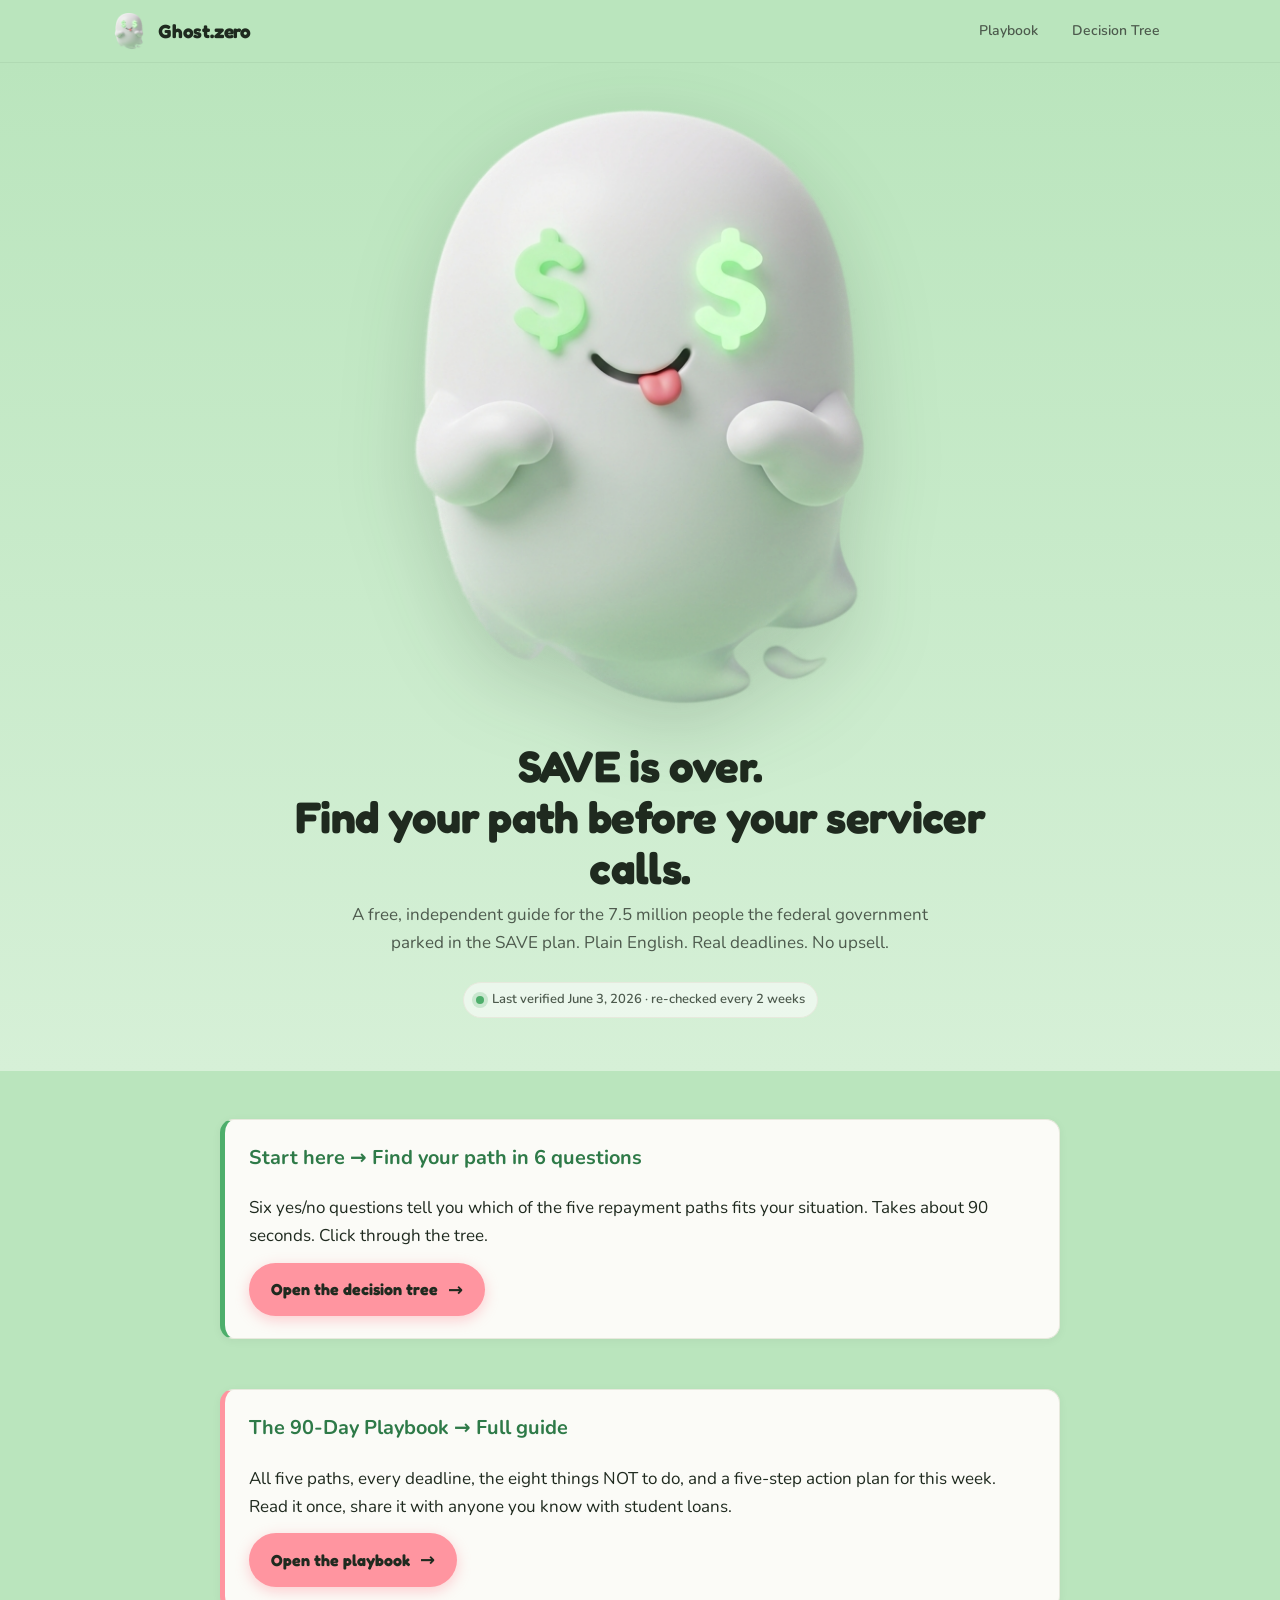
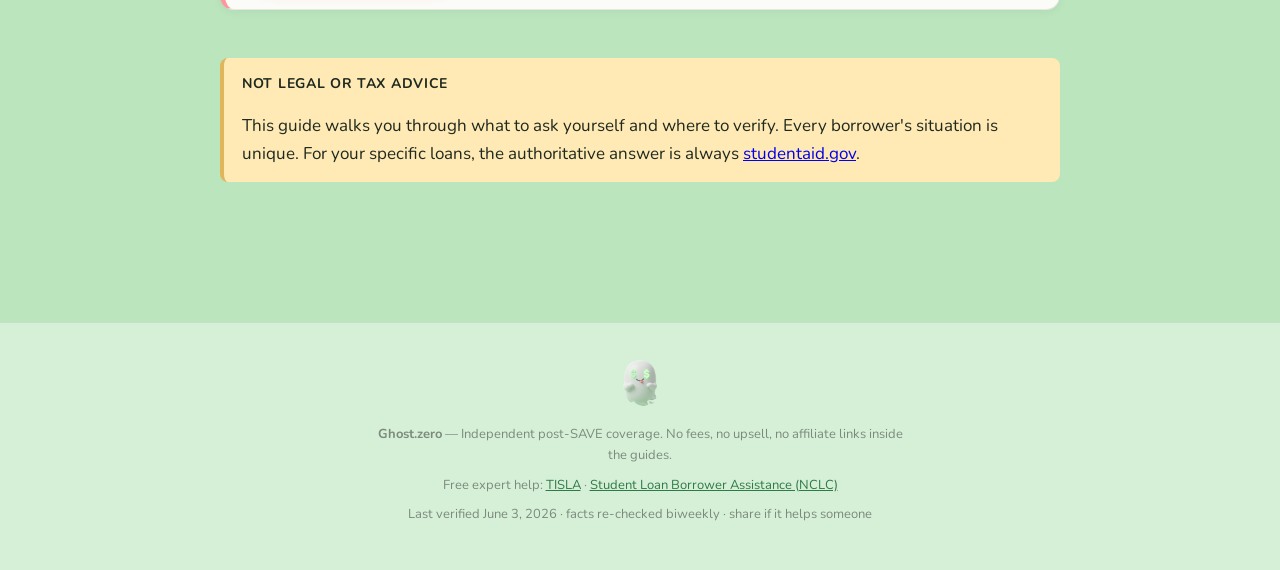
==== index.html @ 2e77dd30 "Fact-check refresh 2026-06-03: garnishment correction, RAP/PSLF, employer rule Three material correc" ====
<!DOCTYPE html>
<html lang="en">
<head>
<meta charset="UTF-8">
<meta name="viewport" content="width=device-width, initial-scale=1">
<title>Ghost.zero — Post-SAVE Student Loan Guide</title>
<meta name="description" content="Free guide to navigating the end of the SAVE plan. Find your path, hit your deadlines, pay no more than you have to.">
<link rel="icon" href="assets/ghost-logo.png">
<link rel="preconnect" href="https://fonts.googleapis.com">
<link rel="preconnect" href="https://fonts.gstatic.com" crossorigin>
<link href="https://fonts.googleapis.com/css2?family=Fredoka:wght@500;600;700&family=Nunito:wght@400;600;700;800&display=swap" rel="stylesheet">
<link rel="stylesheet" href="assets/styles.css">
</head>
<body>

<nav class="topnav">
  <div class="topnav-inner">
    <a class="brand-mark" href="./">
      <img src="assets/ghost-logo.png" alt="Ghost.zero">
      <span class="brand-name">Ghost.zero</span>
    </a>
    <div class="topnav-links">
      <a href="playbook.html">Playbook</a>
      <a href="decision-tree.html">Decision Tree</a>
    </div>
  </div>
</nav>

<section class="hero" style="padding-top: 32px;">
  <div class="hero-inner">
    <img class="ghost" src="assets/ghost-logo.png" alt="Ghost.zero — the dollar-eyed ghost mascot" style="width: clamp(280px, 48vw, 480px);">
    <h1 style="margin-top: 8px;">SAVE is over.<br>Find your path before your servicer calls.</h1>
    <p class="kicker">A free, independent guide for the 7.5 million people the federal government parked in the SAVE plan. Plain English. Real deadlines. No upsell.</p>
    <p class="verified">Last verified June 3, 2026 · re-checked every 2 weeks</p>
  </div>
</section>

<main>
  <div style="display:grid; gap:18px; grid-template-columns:1fr; max-width:840px; margin:0 auto;">

    <a class="path-card" href="decision-tree.html" style="display:block; text-decoration:none; color:inherit;">
      <h3 style="color:var(--brand-deep);">Start here → Find your path in 6 questions</h3>
      <p style="margin:8px 0 12px;">Six yes/no questions tell you which of the five repayment paths fits your situation. Takes about 90 seconds. Click through the tree.</p>
      <span class="cta">Open the decision tree</span>
    </a>

    <a class="path-card" href="playbook.html" style="display:block; text-decoration:none; color:inherit; border-left-color:var(--pink);">
      <h3 style="color:var(--brand-deep);">The 90-Day Playbook → Full guide</h3>
      <p style="margin:8px 0 12px;">All five paths, every deadline, the eight things NOT to do, and a five-step action plan for this week. Read it once, share it with anyone you know with student loans.</p>
      <span class="cta">Open the playbook</span>
    </a>

  </div>

  <div class="callout warn" style="max-width:840px; margin:32px auto 0;">
    <div class="callout-title">Not legal or tax advice</div>
    <p>This guide walks you through what to ask yourself and where to verify. Every borrower's situation is unique. For your specific loans, the authoritative answer is always <a target="_blank" rel="noopener noreferrer" href="https://studentaid.gov">studentaid.gov</a>.</p>
  </div>

</main>

<footer class="site">
  <img class="ghost-mini" src="assets/ghost-logo.png" alt="">
  <p><strong>Ghost.zero</strong> — Independent post-SAVE coverage. No fees, no upsell, no affiliate links inside the guides.</p>
  <p>Free expert help: <a target="_blank" rel="noopener noreferrer" href="https://freestudentloanadvice.org">TISLA</a> · <a target="_blank" rel="noopener noreferrer" href="https://studentloanborrowerassistance.org">Student Loan Borrower Assistance (NCLC)</a></p>
  <p class="muted">Last verified June 3, 2026 · facts re-checked biweekly · share if it helps someone</p>
</footer>

</body>
</html>
---- assets/styles.css ----
/* ---------- Ghost.zero — shared styles ---------- */
/* Palette pulled from the brand logo: mint bg, white ghost body, neon mint eyes, pink tongue. */

:root {
  --bg:           #BAE5BD;          /* page mint */
  --bg-soft:      #D6F0D7;          /* lighter mint for hero gradients */
  --card:         #FBFBF7;          /* warm off-white (ghost body) */
  --card-edge:    #E7E9DD;          /* subtle card border */
  --ink:          #1F2A1F;          /* warm near-black */
  --ink-soft:     #4D5A4D;          /* secondary text */
  --ink-faint:    #7C8A7C;          /* tertiary, dates, meta */
  --brand:        #4DAE6B;          /* deeper mint for headers + accents */
  --brand-deep:   #2E7A48;          /* hover/active states */
  --neon:         #9FE89A;          /* eye glow — highlights, badges */
  --pink:         #FF95A0;          /* tongue — CTAs */
  --pink-deep:    #E97380;          /* CTA hover */
  --warn-bg:      #FFE9B5;          /* amber for "warning" callouts */
  --warn-edge:    #E0B65C;
  --danger-bg:    #FFD4D9;          /* soft red for "what NOT to do" */
  --danger-edge:  #E08793;
  --shadow:       0 6px 24px rgba(31, 42, 31, 0.08);
  --shadow-soft:  0 2px 10px rgba(31, 42, 31, 0.05);
  --radius:       14px;
  --radius-sm:    8px;

  --font-display: "Fredoka", "Nunito", system-ui, -apple-system, sans-serif;
  --font-body:    "Nunito", system-ui, -apple-system, sans-serif;
  --font-mono:    ui-monospace, "SF Mono", Menlo, Consolas, monospace;
}

* { box-sizing: border-box; }
html { scroll-behavior: smooth; -webkit-text-size-adjust: 100%; }
body {
  margin: 0;
  font-family: var(--font-body);
  color: var(--ink);
  background: var(--bg);
  font-size: 17px;
  line-height: 1.65;
  -webkit-font-smoothing: antialiased;
}

/* ---------- top nav ---------- */
.topnav {
  position: sticky; top: 0; z-index: 50;
  background: rgba(186, 229, 189, 0.92);
  backdrop-filter: blur(10px);
  border-bottom: 1px solid rgba(31, 42, 31, 0.06);
}
.topnav-inner {
  max-width: 1100px; margin: 0 auto;
  padding: 12px 20px;
  display: flex; align-items: center; gap: 14px;
  justify-content: space-between;
}
.brand-mark { display: flex; align-items: center; gap: 10px; text-decoration: none; color: var(--ink); }
.brand-mark img { width: 38px; height: 38px; object-fit: contain; }
.brand-mark .brand-name {
  font-family: var(--font-display);
  font-weight: 700; font-size: 19px; letter-spacing: -0.01em;
}
.topnav-links { display: flex; gap: 14px; }
.topnav-links a {
  color: var(--ink-soft); text-decoration: none; font-weight: 600;
  font-size: 14px; padding: 6px 10px; border-radius: 6px;
}
.topnav-links a:hover { color: var(--brand-deep); background: rgba(255,255,255,0.55); }
.topnav-links a.active { color: var(--brand-deep); background: rgba(255,255,255,0.85); }

/* ---------- hero ---------- */
.hero {
  padding: 56px 20px 40px;
  background: linear-gradient(180deg, var(--bg) 0%, var(--bg-soft) 100%);
  text-align: center;
}
.hero-inner { max-width: 760px; margin: 0 auto; }
.hero img.ghost {
  width: clamp(240px, 42vw, 420px);
  height: auto;
  filter: drop-shadow(0 24px 40px rgba(31, 42, 31, 0.18));
  animation: floaty 5.5s ease-in-out infinite;
  margin-bottom: 4px;
}
@keyframes floaty {
  0%, 100% { transform: translateY(0); }
  50% { transform: translateY(-10px); }
}
.hero img.ghost.mini-only { display: none; }
.hero h1 {
  font-family: var(--font-display);
  font-weight: 700;
  font-size: clamp(28px, 5vw, 44px);
  margin: 14px 0 8px;
  letter-spacing: -0.015em;
  line-height: 1.15;
}
.hero p.kicker {
  font-size: 17px; color: var(--ink-soft);
  max-width: 580px; margin: 0 auto 12px;
}
.verified {
  display: inline-flex; align-items: center; gap: 8px;
  background: rgba(255,255,255,0.55);
  border: 1px solid var(--card-edge);
  padding: 6px 12px; border-radius: 999px;
  font-size: 13px; color: var(--ink-soft);
  font-weight: 600;
}
.verified::before {
  content: ""; width: 8px; height: 8px; border-radius: 50%;
  background: var(--brand); box-shadow: 0 0 0 4px rgba(77, 174, 107, 0.22);
}

/* ---------- main layout ---------- */
main { max-width: 1100px; margin: 0 auto; padding: 32px 20px 80px; }
.layout {
  display: grid; gap: 32px;
  grid-template-columns: 1fr;
}
@media (min-width: 980px) {
  .layout { grid-template-columns: 240px 1fr; }
}

/* ---------- sidebar / ToC ---------- */
.toc {
  position: sticky; top: 78px; align-self: start;
  background: var(--card); border: 1px solid var(--card-edge);
  border-radius: var(--radius); padding: 18px 18px;
  font-size: 14.5px;
  max-height: calc(100vh - 100px); overflow-y: auto;
  box-shadow: var(--shadow-soft);
}
.toc h4 {
  font-family: var(--font-display); font-weight: 700;
  font-size: 13px; text-transform: uppercase; letter-spacing: 0.06em;
  color: var(--ink-faint); margin: 0 0 10px;
}
.toc ul { list-style: none; padding: 0; margin: 0; }
.toc li { margin: 0; }
.toc a {
  display: block; padding: 6px 8px; color: var(--ink-soft);
  text-decoration: none; border-radius: 6px;
  line-height: 1.35;
}
.toc a:hover { background: var(--bg-soft); color: var(--brand-deep); }
.toc a.active { background: var(--bg-soft); color: var(--brand-deep); font-weight: 700; }

@media (max-width: 979px) {
  .toc { position: static; max-height: none; }
}

/* ---------- article ---------- */
article.body {
  background: var(--card);
  border: 1px solid var(--card-edge);
  border-radius: var(--radius);
  padding: 36px 40px;
  box-shadow: var(--shadow);
}
@media (max-width: 600px) {
  article.body { padding: 24px 20px; }
}

article.body h2 {
  font-family: var(--font-display);
  font-weight: 700; font-size: clamp(22px, 3.5vw, 28px);
  margin: 32px 0 12px; line-height: 1.2;
  color: var(--brand-deep);
  letter-spacing: -0.01em;
}
article.body h2:first-child { margin-top: 0; }
article.body h2::before {
  content: ""; display: inline-block;
  width: 6px; height: 22px; background: var(--neon);
  border-radius: 3px; margin-right: 12px; vertical-align: -3px;
}
article.body h3 {
  font-family: var(--font-display); font-weight: 700;
  font-size: 20px; margin: 28px 0 8px;
  color: var(--ink);
}
article.body h4 {
  font-weight: 700; font-size: 16px; margin: 20px 0 6px;
  color: var(--ink-soft); text-transform: uppercase; letter-spacing: 0.05em;
}
article.body p { margin: 12px 0; }
article.body strong { color: var(--ink); font-weight: 700; }
article.body em { color: var(--ink-soft); font-style: italic; }
article.body ul, article.body ol { padding-left: 22px; margin: 12px 0; }
article.body li { margin: 6px 0; }

article.body a {
  color: var(--brand-deep); text-decoration: underline;
  text-decoration-thickness: 1px; text-underline-offset: 3px;
  text-decoration-color: rgba(46, 122, 72, 0.4);
}
article.body a:hover { text-decoration-color: var(--brand-deep); }

article.body code {
  font-family: var(--font-mono); font-size: 0.9em;
  background: var(--bg-soft); padding: 2px 6px; border-radius: 4px;
}

/* tables */
article.body table {
  width: 100%; border-collapse: collapse;
  margin: 18px 0;
  font-size: 15px;
  background: #fff;
  border: 1px solid var(--card-edge);
  border-radius: var(--radius-sm);
  overflow: hidden;
}
article.body th, article.body td {
  text-align: left; padding: 10px 14px;
  border-bottom: 1px solid var(--card-edge);
}
article.body th {
  background: var(--bg-soft);
  font-weight: 700; color: var(--brand-deep);
}
article.body tr:last-child td { border-bottom: none; }

/* callouts */
.callout {
  border-radius: var(--radius-sm);
  padding: 14px 18px; margin: 18px 0;
  border-left: 4px solid var(--brand);
  background: rgba(159, 232, 154, 0.18);
}
.callout.warn { background: var(--warn-bg); border-left-color: var(--warn-edge); }
.callout.danger { background: var(--danger-bg); border-left-color: var(--danger-edge); }
.callout-title {
  font-weight: 700; font-size: 14px; text-transform: uppercase;
  letter-spacing: 0.05em; color: var(--ink); margin-bottom: 4px;
}
.callout p:last-child { margin-bottom: 0; }
.callout p:first-child { margin-top: 0; }

/* CTA button */
.cta {
  display: inline-flex; align-items: center; gap: 10px;
  background: var(--pink); color: var(--ink);
  font-family: var(--font-display); font-weight: 700;
  font-size: 16px; padding: 12px 22px;
  border-radius: 999px; text-decoration: none;
  border: none; cursor: pointer;
  box-shadow: 0 4px 14px rgba(255, 149, 160, 0.45);
  transition: transform 0.1s, box-shadow 0.1s, background 0.1s;
}
.cta:hover {
  background: var(--pink-deep); transform: translateY(-1px);
  box-shadow: 0 6px 18px rgba(233, 115, 128, 0.5);
}
.cta::after { content: "→"; font-size: 18px; }
.cta-secondary {
  display: inline-flex; align-items: center; gap: 10px;
  background: var(--card); color: var(--brand-deep);
  border: 2px solid var(--brand); font-weight: 700;
  padding: 10px 20px; border-radius: 999px; text-decoration: none;
}
.cta-secondary:hover { background: var(--bg-soft); }

/* path card */
.path-card {
  background: var(--card); border: 1px solid var(--card-edge);
  border-left: 5px solid var(--brand);
  border-radius: var(--radius);
  padding: 22px 24px; margin: 16px 0;
  box-shadow: var(--shadow-soft);
}
.path-card h3 { margin-top: 0; }
.path-card .deadline {
  display: inline-block; background: var(--danger-bg);
  color: var(--ink); font-size: 13px; font-weight: 700;
  padding: 4px 10px; border-radius: 999px;
  border: 1px solid var(--danger-edge);
}

/* footer */
footer.site {
  background: var(--bg-soft); margin-top: 60px;
  padding: 36px 20px; text-align: center;
  border-top: 1px solid rgba(31, 42, 31, 0.08);
}
footer.site .ghost-mini { width: 48px; height: 48px; object-fit: contain; opacity: 0.9; }
footer.site p { font-size: 13px; color: var(--ink-faint); margin: 8px 0; max-width: 540px; margin-left: auto; margin-right: auto; }
footer.site a { color: var(--brand-deep); }

/* utility */
.text-meta { font-size: 13px; color: var(--ink-faint); }
.divider { height: 1px; background: var(--card-edge); margin: 28px 0; border: 0; }
.muted { color: var(--ink-faint); }

/* print */
@media print {
  .topnav, .toc, footer.site, .cta, .no-print { display: none !important; }
  body { background: #fff; }
  article.body { box-shadow: none; border: none; padding: 0; }
}
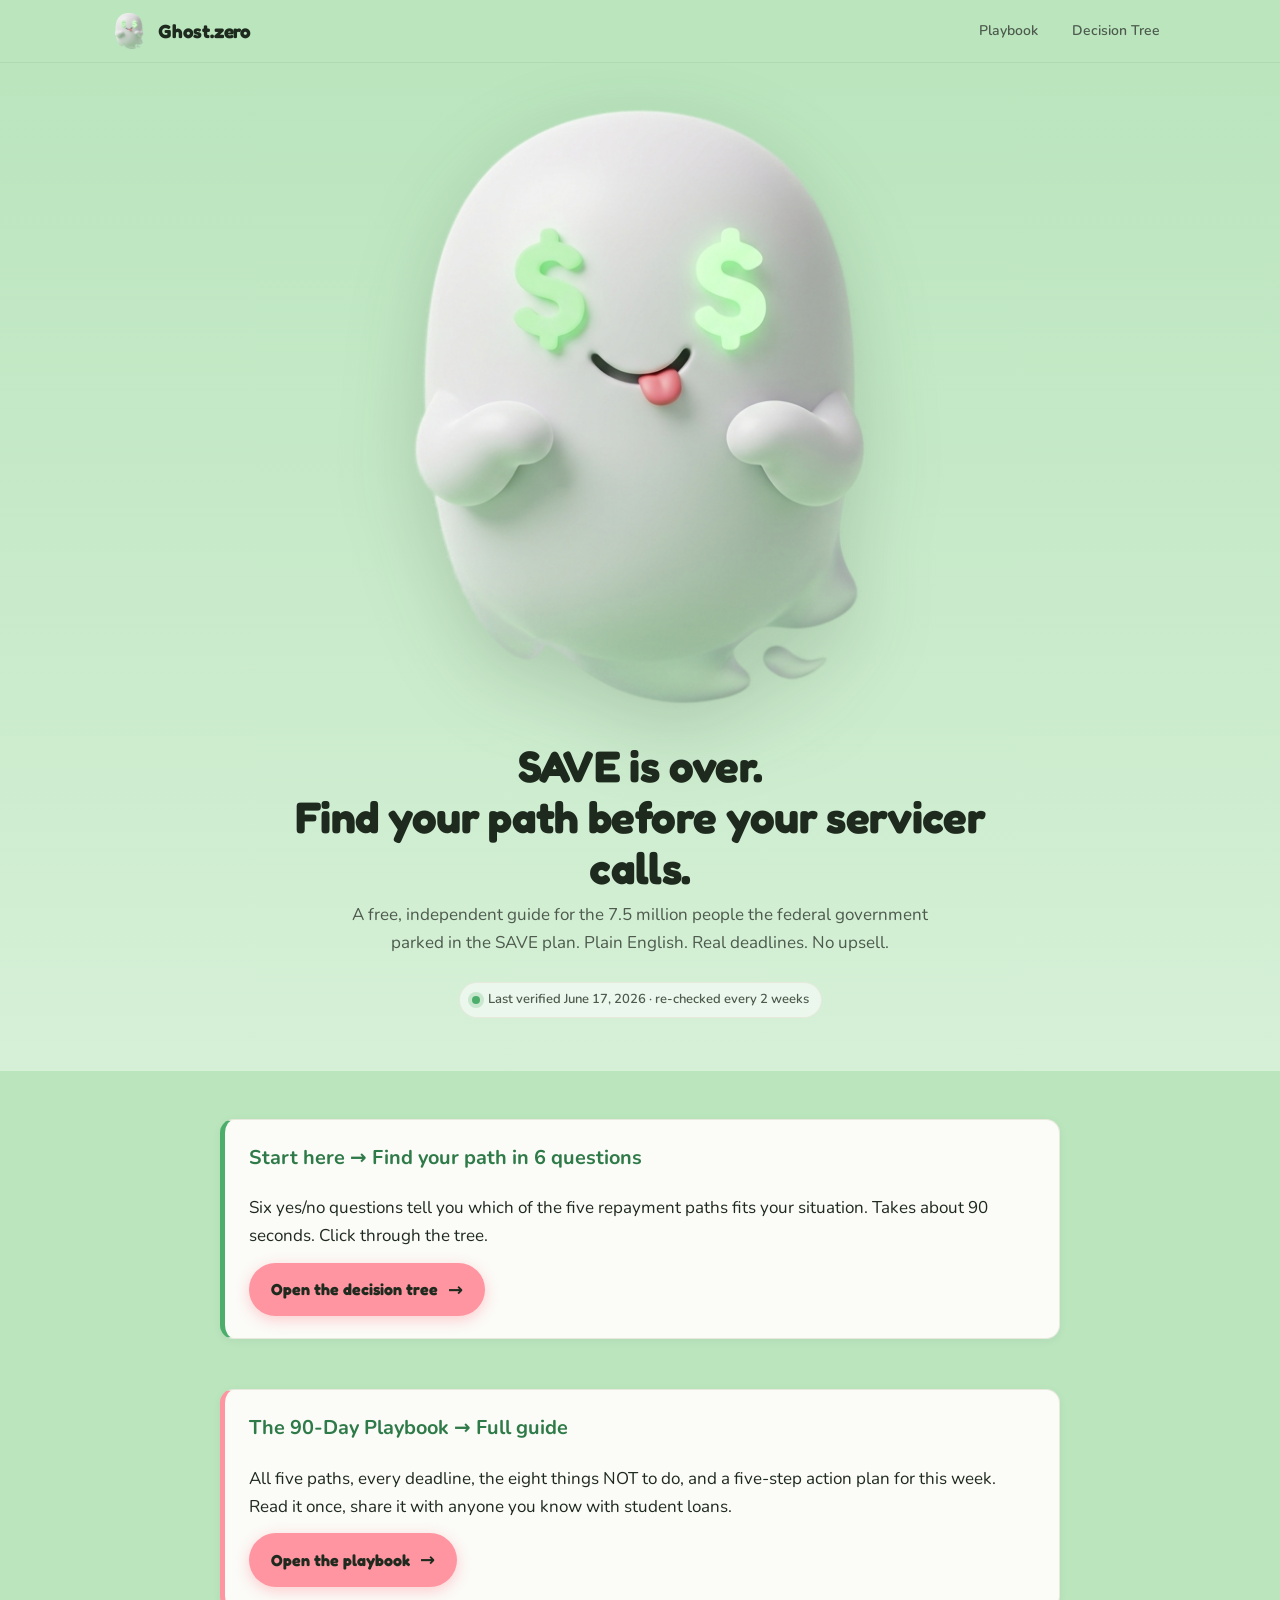
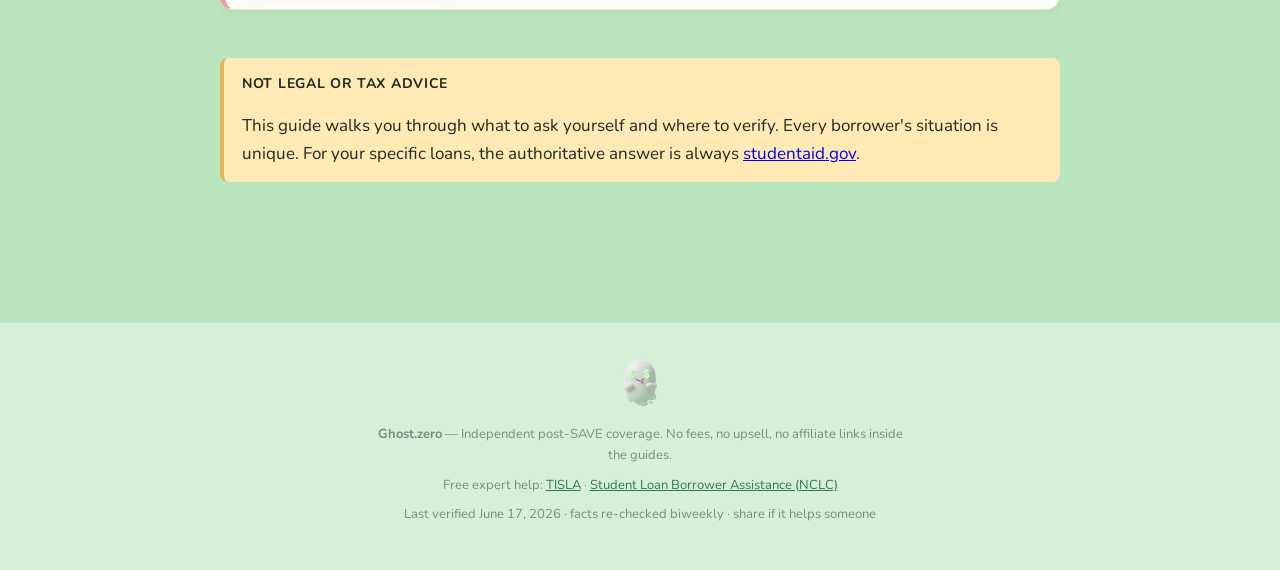
==== commit ce627fa0: "Fact-check refresh 2026-06-17: Parent PLUS deadline critically close, RISE rule confirmed, pre-notic" ====
--- a/index.html
+++ b/index.html
@@ -31,7 +31,7 @@
     <img class="ghost" src="assets/ghost-logo.png" alt="Ghost.zero — the dollar-eyed ghost mascot" style="width: clamp(280px, 48vw, 480px);">
     <h1 style="margin-top: 8px;">SAVE is over.<br>Find your path before your servicer calls.</h1>
     <p class="kicker">A free, independent guide for the 7.5 million people the federal government parked in the SAVE plan. Plain English. Real deadlines. No upsell.</p>
-    <p class="verified">Last verified June 3, 2026 · re-checked every 2 weeks</p>
+    <p class="verified">Last verified June 17, 2026 · re-checked every 2 weeks</p>
   </div>
 </section>
 
@@ -63,7 +63,7 @@
   <img class="ghost-mini" src="assets/ghost-logo.png" alt="">
   <p><strong>Ghost.zero</strong> — Independent post-SAVE coverage. No fees, no upsell, no affiliate links inside the guides.</p>
   <p>Free expert help: <a target="_blank" rel="noopener noreferrer" href="https://freestudentloanadvice.org">TISLA</a> · <a target="_blank" rel="noopener noreferrer" href="https://studentloanborrowerassistance.org">Student Loan Borrower Assistance (NCLC)</a></p>
-  <p class="muted">Last verified June 3, 2026 · facts re-checked biweekly · share if it helps someone</p>
+  <p class="muted">Last verified June 17, 2026 · facts re-checked biweekly · share if it helps someone</p>
 </footer>
 
 </body>
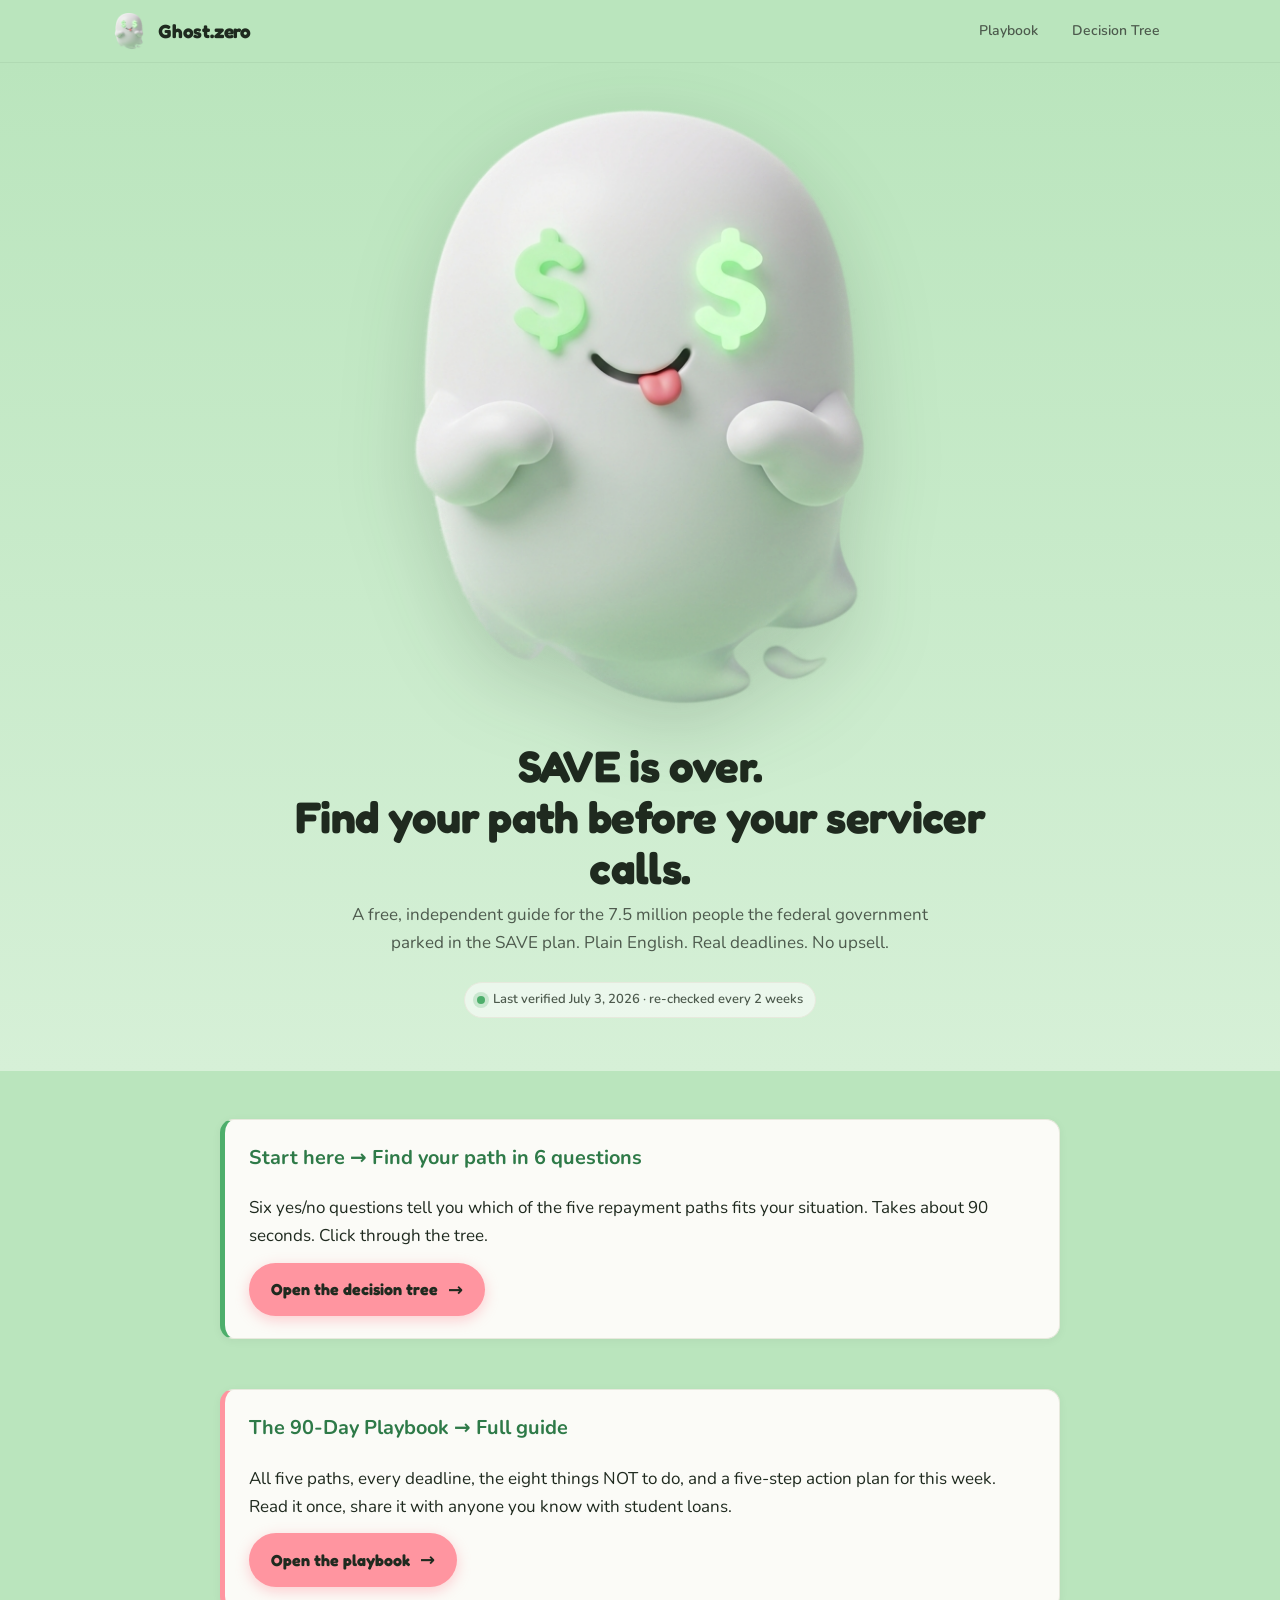
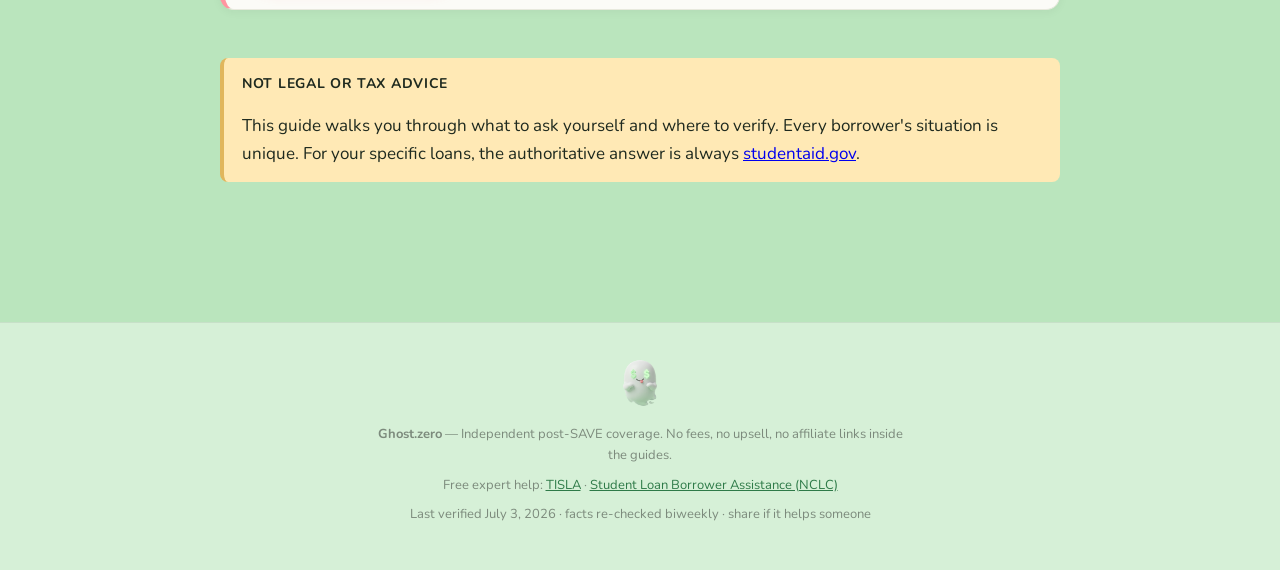
==== commit 02c38103: "Fact-check refresh 2026-07-03: June 30 deadline passed, July 1 changes in effect Key changes this cy" ====
--- a/index.html
+++ b/index.html
@@ -31,7 +31,7 @@
     <img class="ghost" src="assets/ghost-logo.png" alt="Ghost.zero — the dollar-eyed ghost mascot" style="width: clamp(280px, 48vw, 480px);">
     <h1 style="margin-top: 8px;">SAVE is over.<br>Find your path before your servicer calls.</h1>
     <p class="kicker">A free, independent guide for the 7.5 million people the federal government parked in the SAVE plan. Plain English. Real deadlines. No upsell.</p>
-    <p class="verified">Last verified June 17, 2026 · re-checked every 2 weeks</p>
+    <p class="verified">Last verified July 3, 2026 · re-checked every 2 weeks</p>
   </div>
 </section>
 
@@ -63,7 +63,7 @@
   <img class="ghost-mini" src="assets/ghost-logo.png" alt="">
   <p><strong>Ghost.zero</strong> — Independent post-SAVE coverage. No fees, no upsell, no affiliate links inside the guides.</p>
   <p>Free expert help: <a target="_blank" rel="noopener noreferrer" href="https://freestudentloanadvice.org">TISLA</a> · <a target="_blank" rel="noopener noreferrer" href="https://studentloanborrowerassistance.org">Student Loan Borrower Assistance (NCLC)</a></p>
-  <p class="muted">Last verified June 17, 2026 · facts re-checked biweekly · share if it helps someone</p>
+  <p class="muted">Last verified July 3, 2026 · facts re-checked biweekly · share if it helps someone</p>
 </footer>
 
 </body>
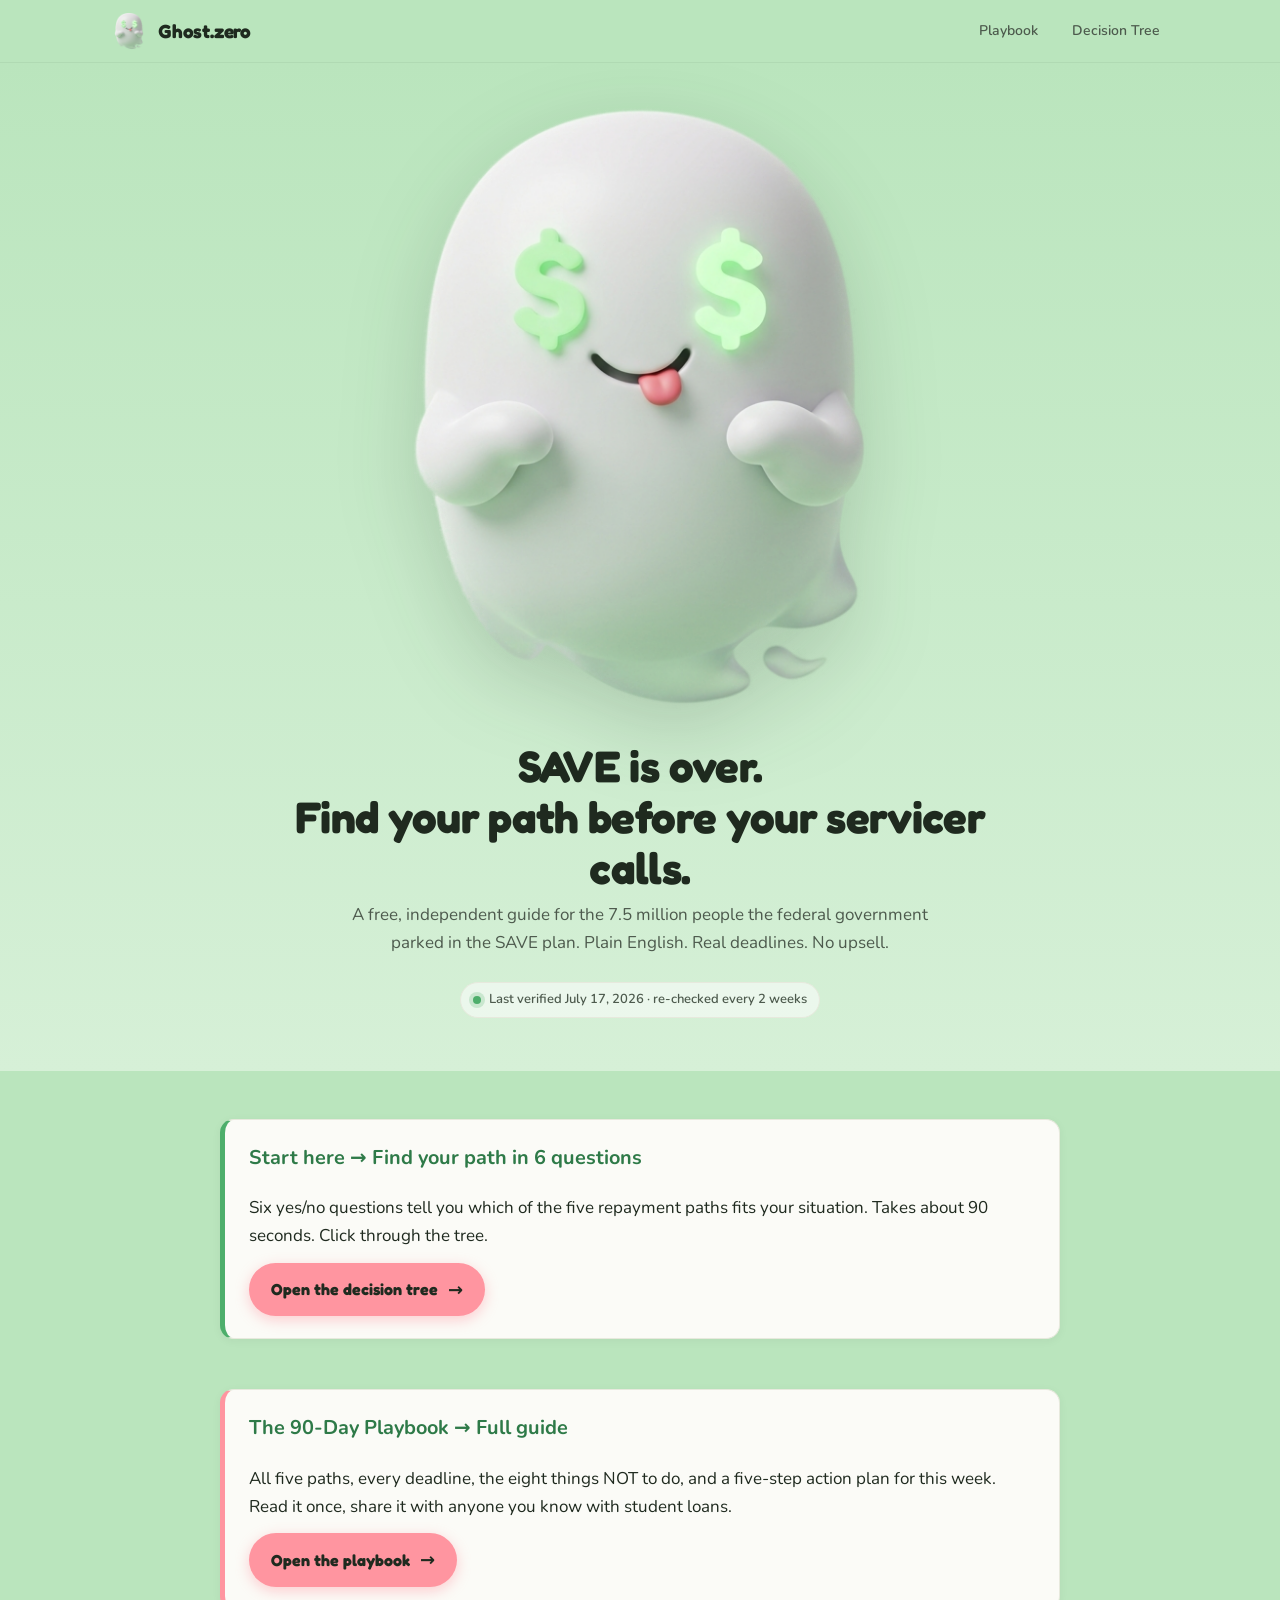
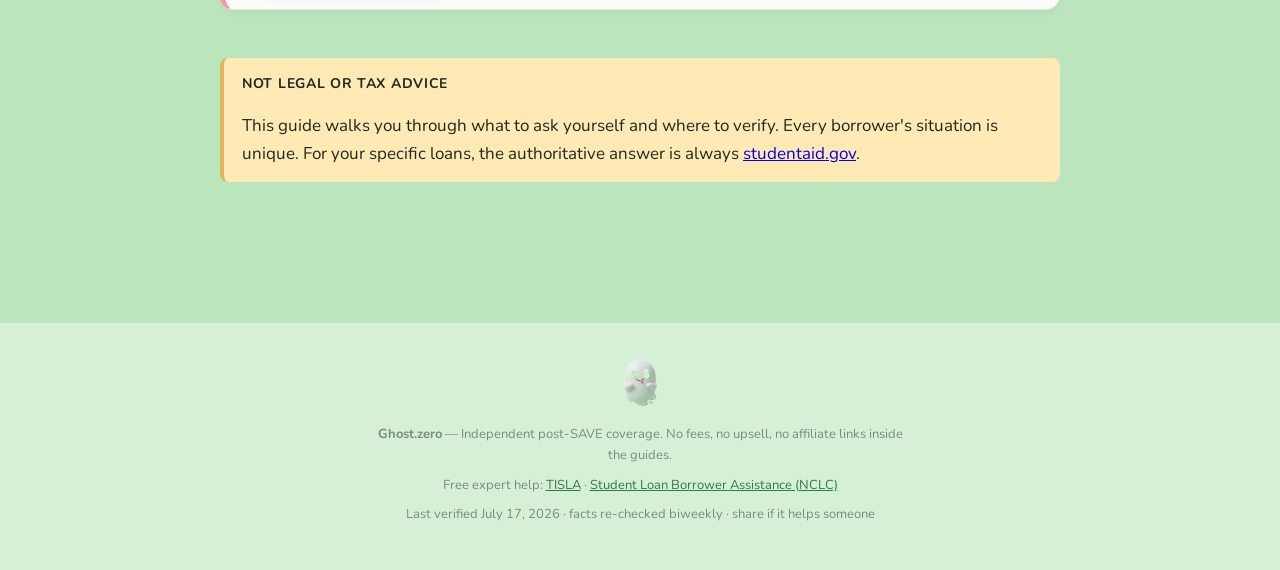
==== commit 82dd0212: "Fact-check refresh 2026-07-17: PSLF employer rule vacated, RAP enrollment claim removed, notice time" ====
--- a/index.html
+++ b/index.html
@@ -31,7 +31,7 @@
     <img class="ghost" src="assets/ghost-logo.png" alt="Ghost.zero — the dollar-eyed ghost mascot" style="width: clamp(280px, 48vw, 480px);">
     <h1 style="margin-top: 8px;">SAVE is over.<br>Find your path before your servicer calls.</h1>
     <p class="kicker">A free, independent guide for the 7.5 million people the federal government parked in the SAVE plan. Plain English. Real deadlines. No upsell.</p>
-    <p class="verified">Last verified July 3, 2026 · re-checked every 2 weeks</p>
+    <p class="verified">Last verified July 17, 2026 · re-checked every 2 weeks</p>
   </div>
 </section>
 
@@ -63,7 +63,7 @@
   <img class="ghost-mini" src="assets/ghost-logo.png" alt="">
   <p><strong>Ghost.zero</strong> — Independent post-SAVE coverage. No fees, no upsell, no affiliate links inside the guides.</p>
   <p>Free expert help: <a target="_blank" rel="noopener noreferrer" href="https://freestudentloanadvice.org">TISLA</a> · <a target="_blank" rel="noopener noreferrer" href="https://studentloanborrowerassistance.org">Student Loan Borrower Assistance (NCLC)</a></p>
-  <p class="muted">Last verified July 3, 2026 · facts re-checked biweekly · share if it helps someone</p>
+  <p class="muted">Last verified July 17, 2026 · facts re-checked biweekly · share if it helps someone</p>
 </footer>
 
 </body>
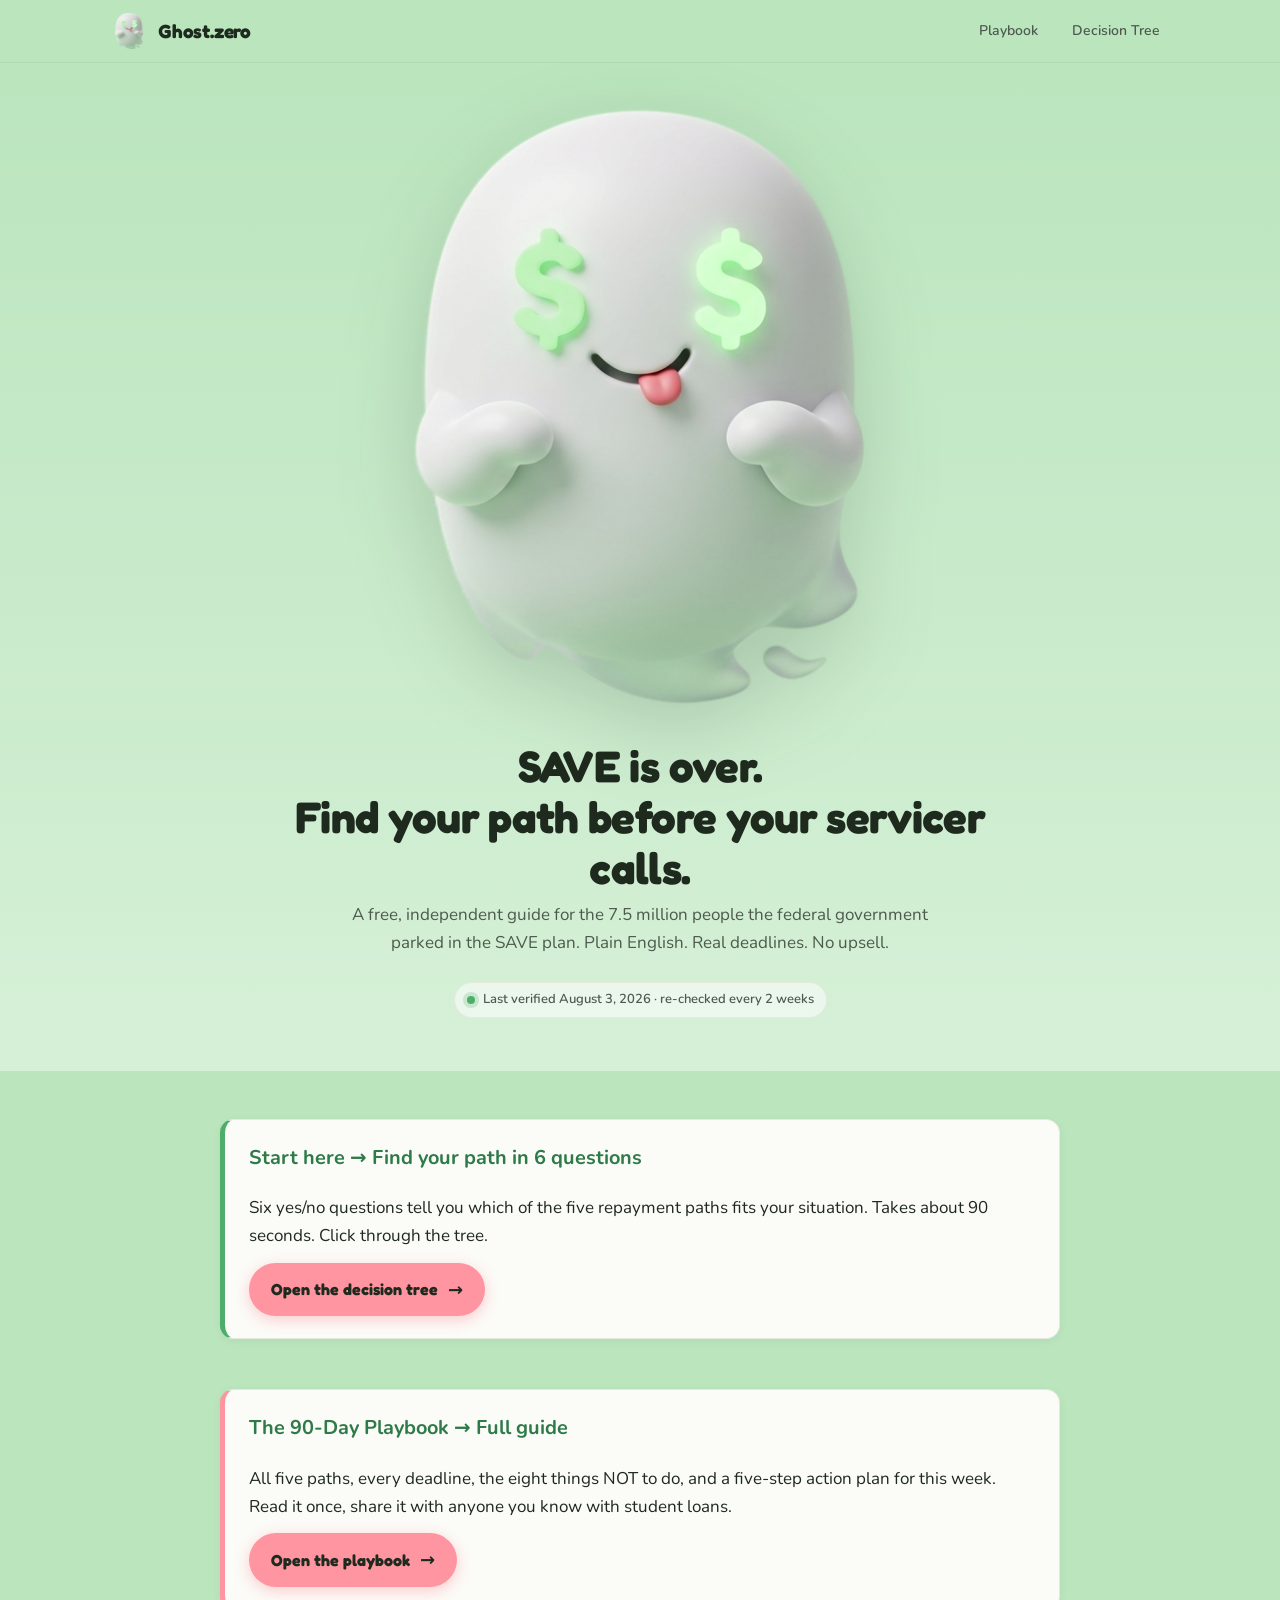
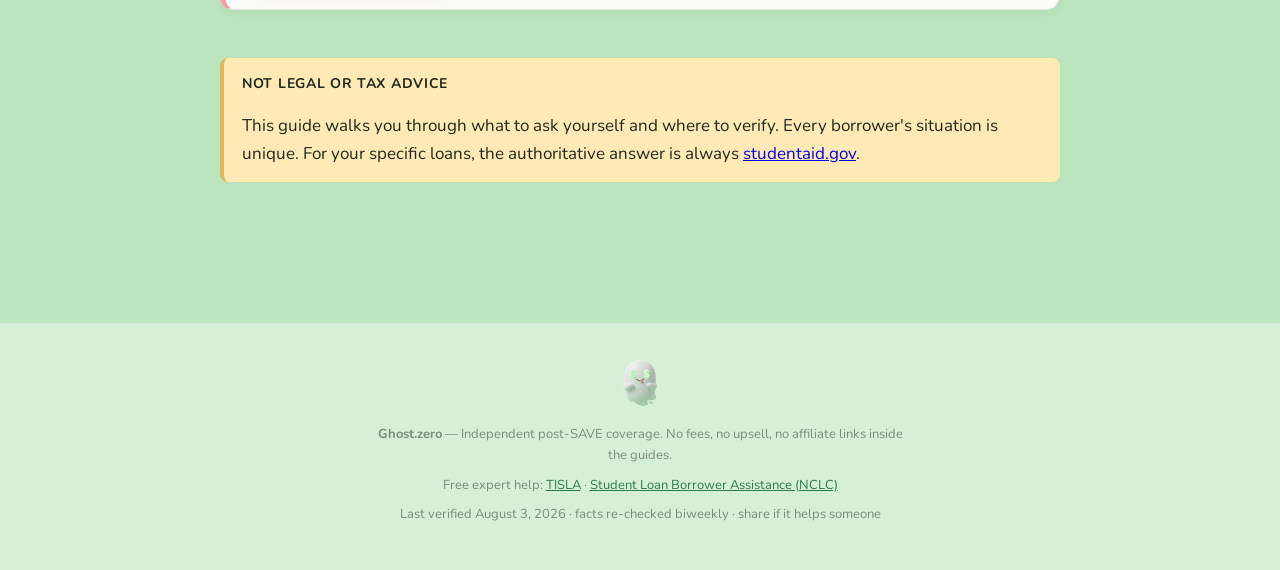
==== commit 0596968f: "fact-check refresh Aug 3, 2026: three material corrections (1) 90-day notice timeline shortened: all" ====
--- a/index.html
+++ b/index.html
@@ -31,7 +31,7 @@
     <img class="ghost" src="assets/ghost-logo.png" alt="Ghost.zero — the dollar-eyed ghost mascot" style="width: clamp(280px, 48vw, 480px);">
     <h1 style="margin-top: 8px;">SAVE is over.<br>Find your path before your servicer calls.</h1>
     <p class="kicker">A free, independent guide for the 7.5 million people the federal government parked in the SAVE plan. Plain English. Real deadlines. No upsell.</p>
-    <p class="verified">Last verified July 17, 2026 · re-checked every 2 weeks</p>
+    <p class="verified">Last verified August 3, 2026 · re-checked every 2 weeks</p>
   </div>
 </section>
 
@@ -63,7 +63,7 @@
   <img class="ghost-mini" src="assets/ghost-logo.png" alt="">
   <p><strong>Ghost.zero</strong> — Independent post-SAVE coverage. No fees, no upsell, no affiliate links inside the guides.</p>
   <p>Free expert help: <a target="_blank" rel="noopener noreferrer" href="https://freestudentloanadvice.org">TISLA</a> · <a target="_blank" rel="noopener noreferrer" href="https://studentloanborrowerassistance.org">Student Loan Borrower Assistance (NCLC)</a></p>
-  <p class="muted">Last verified July 17, 2026 · facts re-checked biweekly · share if it helps someone</p>
+  <p class="muted">Last verified August 3, 2026 · facts re-checked biweekly · share if it helps someone</p>
 </footer>
 
 </body>
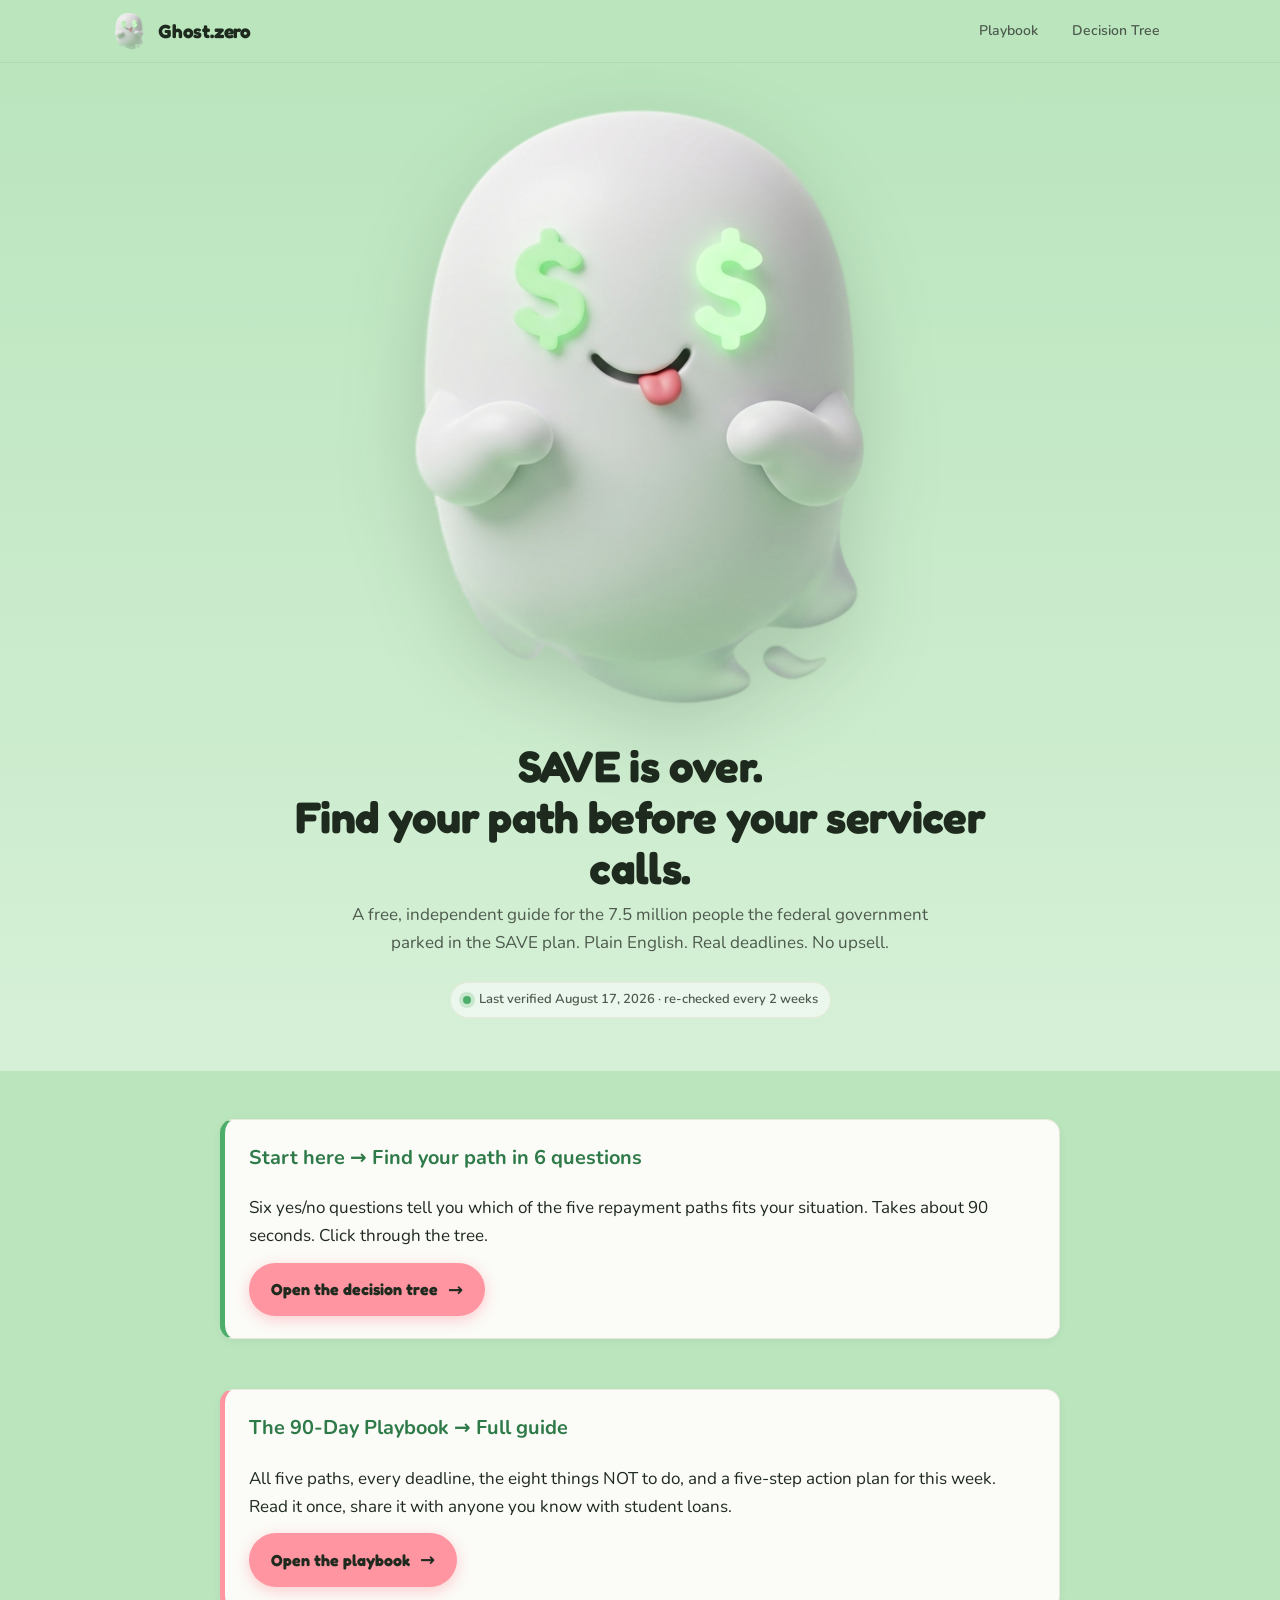
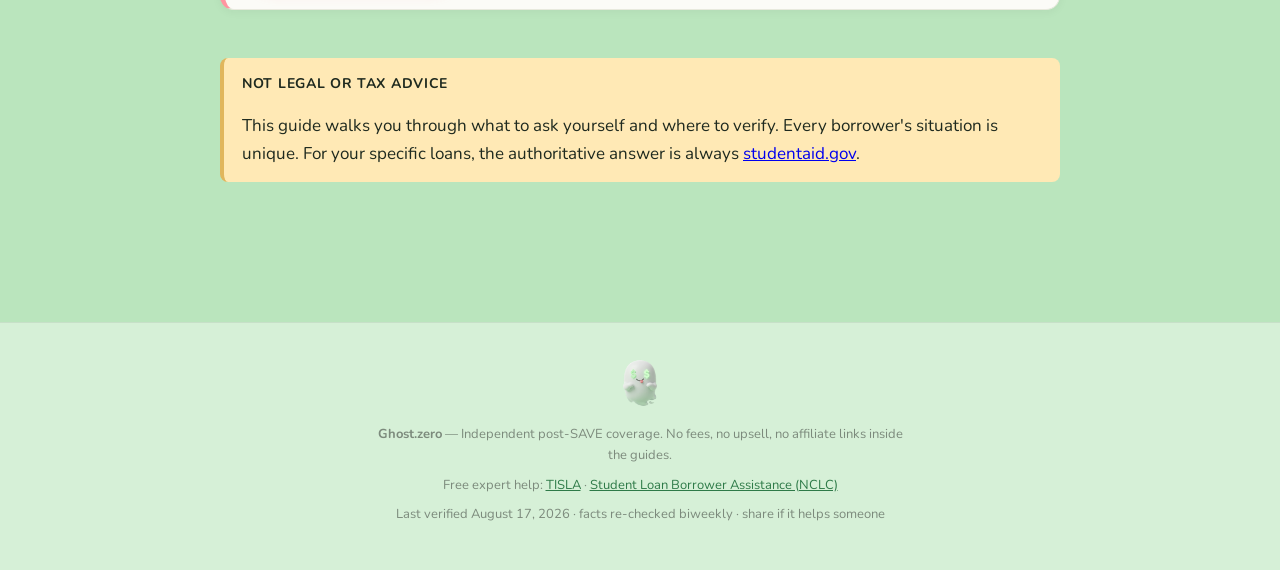
==== commit c776fafc: "fact-check refresh Aug 17 2026: 3 corrections, 2 new items, date update Corrections: - Fix IBR re-en" ====
--- a/index.html
+++ b/index.html
@@ -31,7 +31,7 @@
     <img class="ghost" src="assets/ghost-logo.png" alt="Ghost.zero — the dollar-eyed ghost mascot" style="width: clamp(280px, 48vw, 480px);">
     <h1 style="margin-top: 8px;">SAVE is over.<br>Find your path before your servicer calls.</h1>
     <p class="kicker">A free, independent guide for the 7.5 million people the federal government parked in the SAVE plan. Plain English. Real deadlines. No upsell.</p>
-    <p class="verified">Last verified August 3, 2026 · re-checked every 2 weeks</p>
+    <p class="verified">Last verified August 17, 2026 · re-checked every 2 weeks</p>
   </div>
 </section>
 
@@ -63,7 +63,7 @@
   <img class="ghost-mini" src="assets/ghost-logo.png" alt="">
   <p><strong>Ghost.zero</strong> — Independent post-SAVE coverage. No fees, no upsell, no affiliate links inside the guides.</p>
   <p>Free expert help: <a target="_blank" rel="noopener noreferrer" href="https://freestudentloanadvice.org">TISLA</a> · <a target="_blank" rel="noopener noreferrer" href="https://studentloanborrowerassistance.org">Student Loan Borrower Assistance (NCLC)</a></p>
-  <p class="muted">Last verified August 3, 2026 · facts re-checked biweekly · share if it helps someone</p>
+  <p class="muted">Last verified August 17, 2026 · facts re-checked biweekly · share if it helps someone</p>
 </footer>
 
 </body>
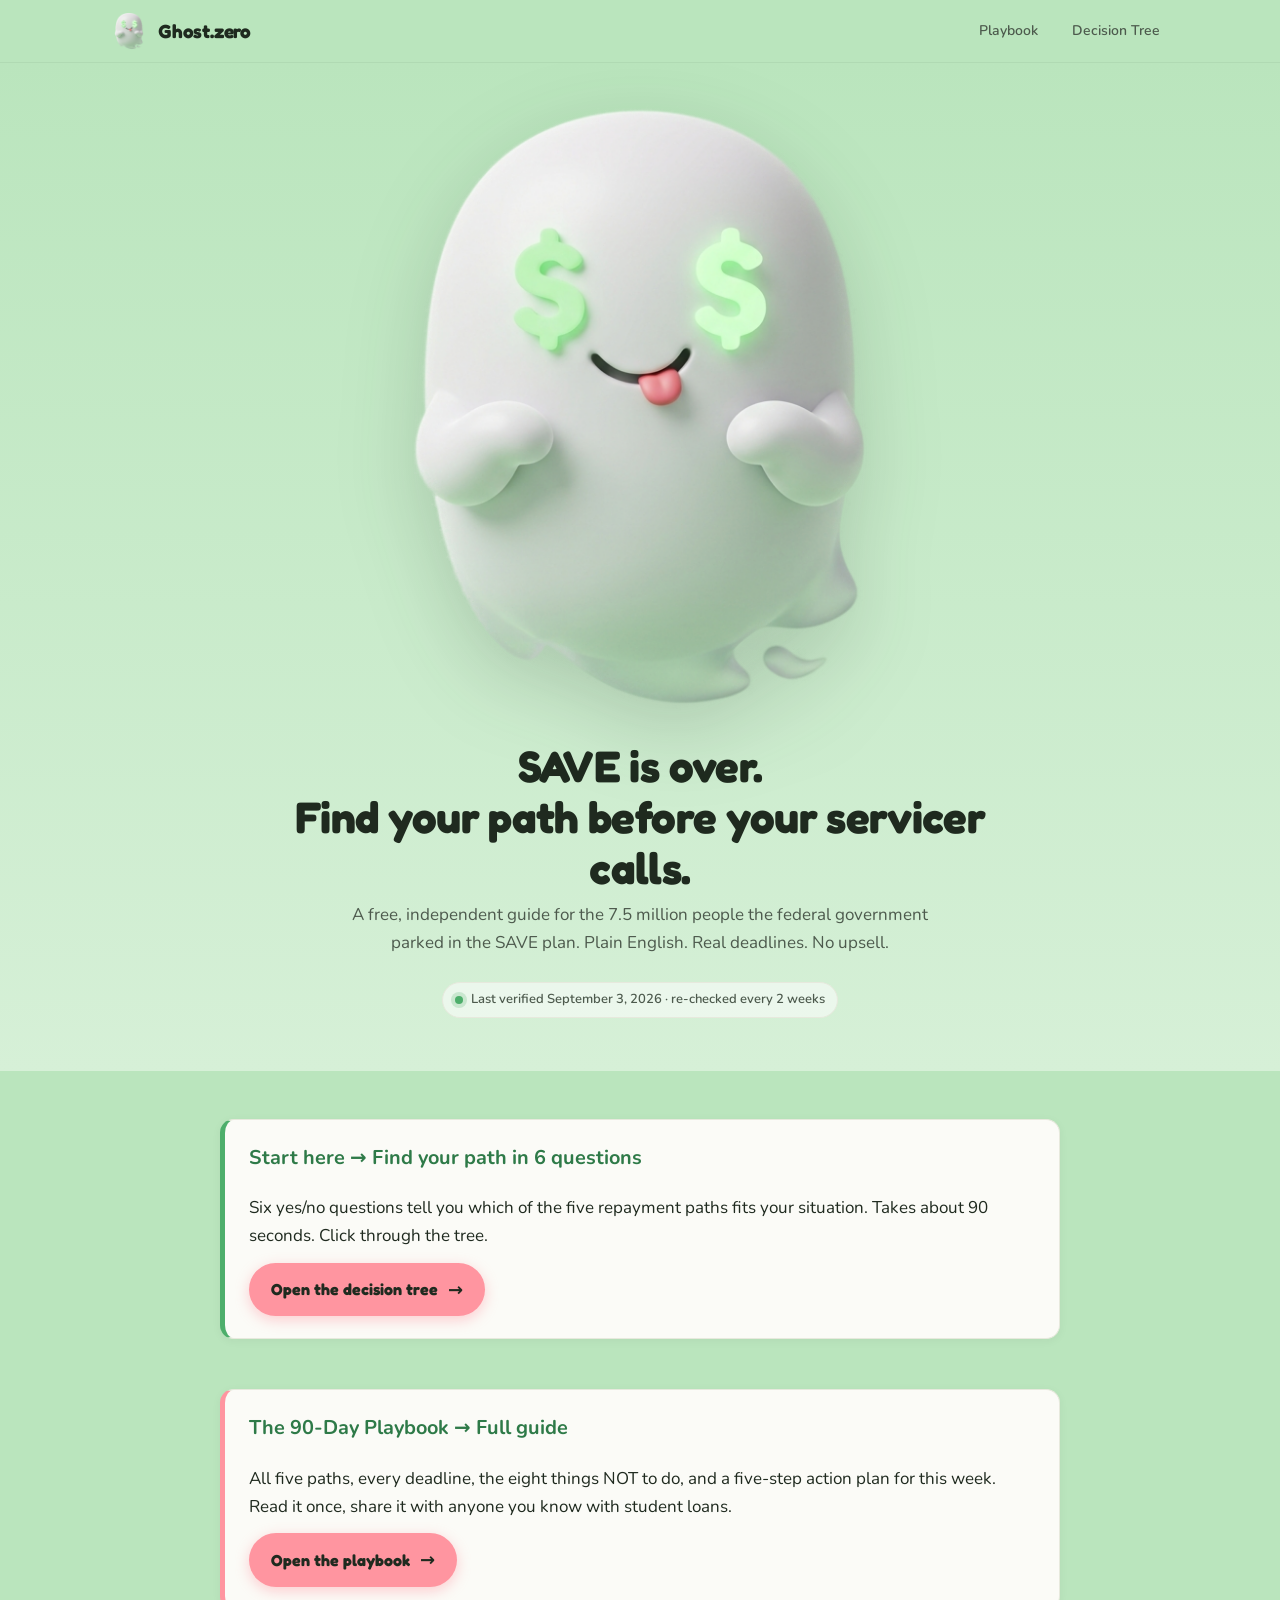
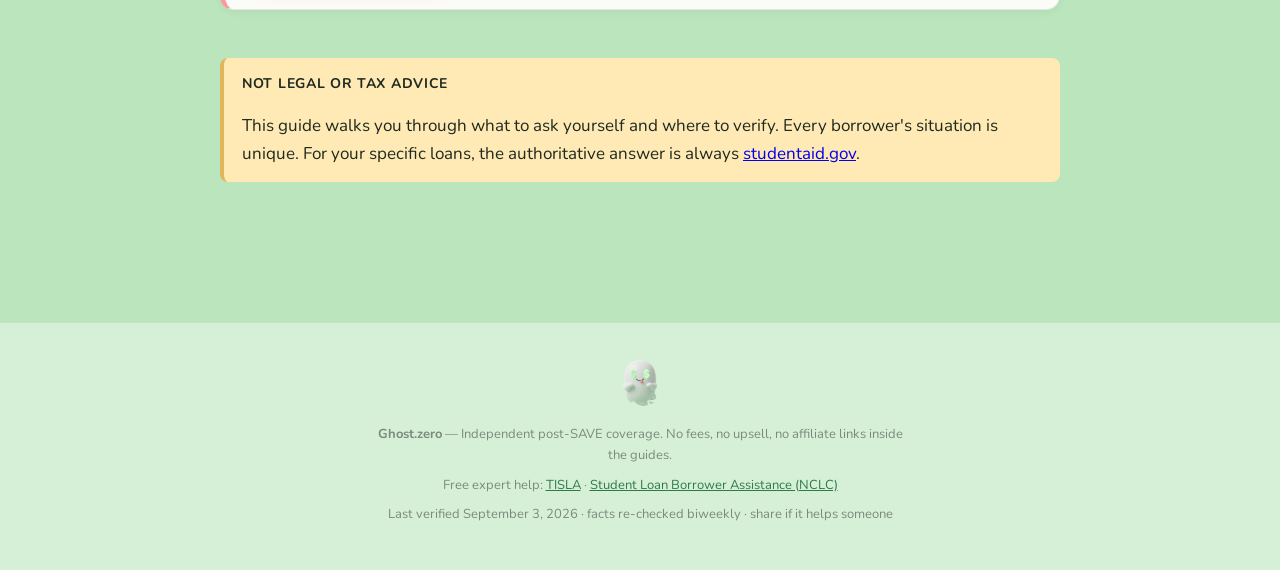
==== commit a5432bc5: "fact-check refresh Sep 3, 2026: PSLF count drops, employer rule appeal, Havens update, garnishment, " ====
--- a/index.html
+++ b/index.html
@@ -31,7 +31,7 @@
     <img class="ghost" src="assets/ghost-logo.png" alt="Ghost.zero — the dollar-eyed ghost mascot" style="width: clamp(280px, 48vw, 480px);">
     <h1 style="margin-top: 8px;">SAVE is over.<br>Find your path before your servicer calls.</h1>
     <p class="kicker">A free, independent guide for the 7.5 million people the federal government parked in the SAVE plan. Plain English. Real deadlines. No upsell.</p>
-    <p class="verified">Last verified August 17, 2026 · re-checked every 2 weeks</p>
+    <p class="verified">Last verified September 3, 2026 · re-checked every 2 weeks</p>
   </div>
 </section>
 
@@ -63,7 +63,7 @@
   <img class="ghost-mini" src="assets/ghost-logo.png" alt="">
   <p><strong>Ghost.zero</strong> — Independent post-SAVE coverage. No fees, no upsell, no affiliate links inside the guides.</p>
   <p>Free expert help: <a target="_blank" rel="noopener noreferrer" href="https://freestudentloanadvice.org">TISLA</a> · <a target="_blank" rel="noopener noreferrer" href="https://studentloanborrowerassistance.org">Student Loan Borrower Assistance (NCLC)</a></p>
-  <p class="muted">Last verified August 17, 2026 · facts re-checked biweekly · share if it helps someone</p>
+  <p class="muted">Last verified September 3, 2026 · facts re-checked biweekly · share if it helps someone</p>
 </footer>
 
 </body>
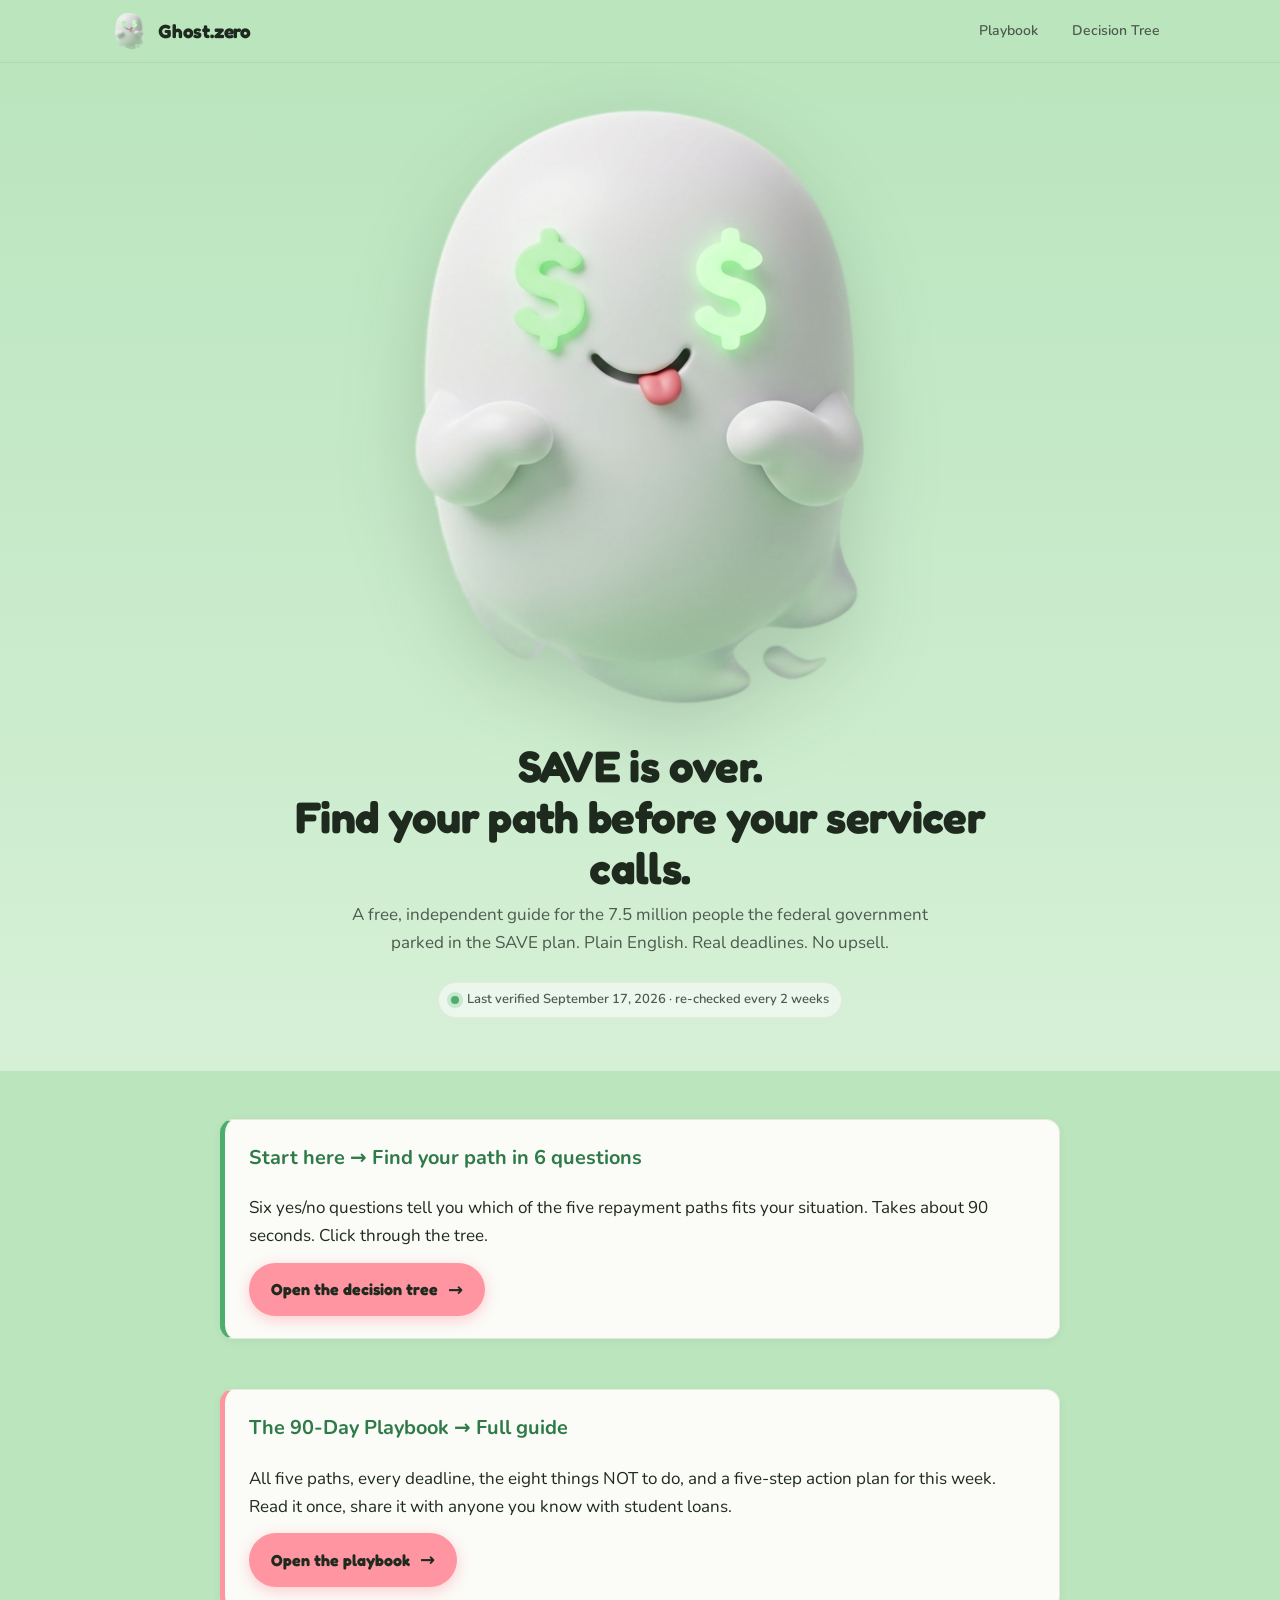
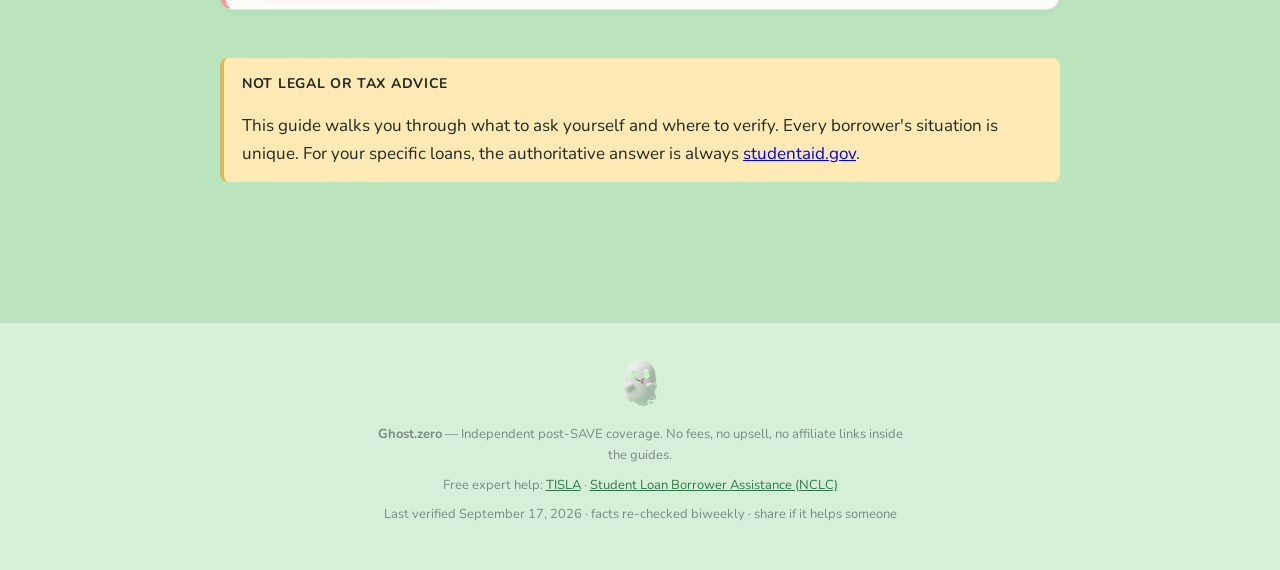
==== commit a50b5c17: "Fact-check refresh Sep 17 2026: 5 updates, date bump No plan mechanics changed. Five updates: 1. Hav" ====
--- a/index.html
+++ b/index.html
@@ -31,7 +31,7 @@
     <img class="ghost" src="assets/ghost-logo.png" alt="Ghost.zero — the dollar-eyed ghost mascot" style="width: clamp(280px, 48vw, 480px);">
     <h1 style="margin-top: 8px;">SAVE is over.<br>Find your path before your servicer calls.</h1>
     <p class="kicker">A free, independent guide for the 7.5 million people the federal government parked in the SAVE plan. Plain English. Real deadlines. No upsell.</p>
-    <p class="verified">Last verified September 3, 2026 · re-checked every 2 weeks</p>
+    <p class="verified">Last verified September 17, 2026 · re-checked every 2 weeks</p>
   </div>
 </section>
 
@@ -63,7 +63,7 @@
   <img class="ghost-mini" src="assets/ghost-logo.png" alt="">
   <p><strong>Ghost.zero</strong> — Independent post-SAVE coverage. No fees, no upsell, no affiliate links inside the guides.</p>
   <p>Free expert help: <a target="_blank" rel="noopener noreferrer" href="https://freestudentloanadvice.org">TISLA</a> · <a target="_blank" rel="noopener noreferrer" href="https://studentloanborrowerassistance.org">Student Loan Borrower Assistance (NCLC)</a></p>
-  <p class="muted">Last verified September 3, 2026 · facts re-checked biweekly · share if it helps someone</p>
+  <p class="muted">Last verified September 17, 2026 · facts re-checked biweekly · share if it helps someone</p>
 </footer>
 
 </body>
